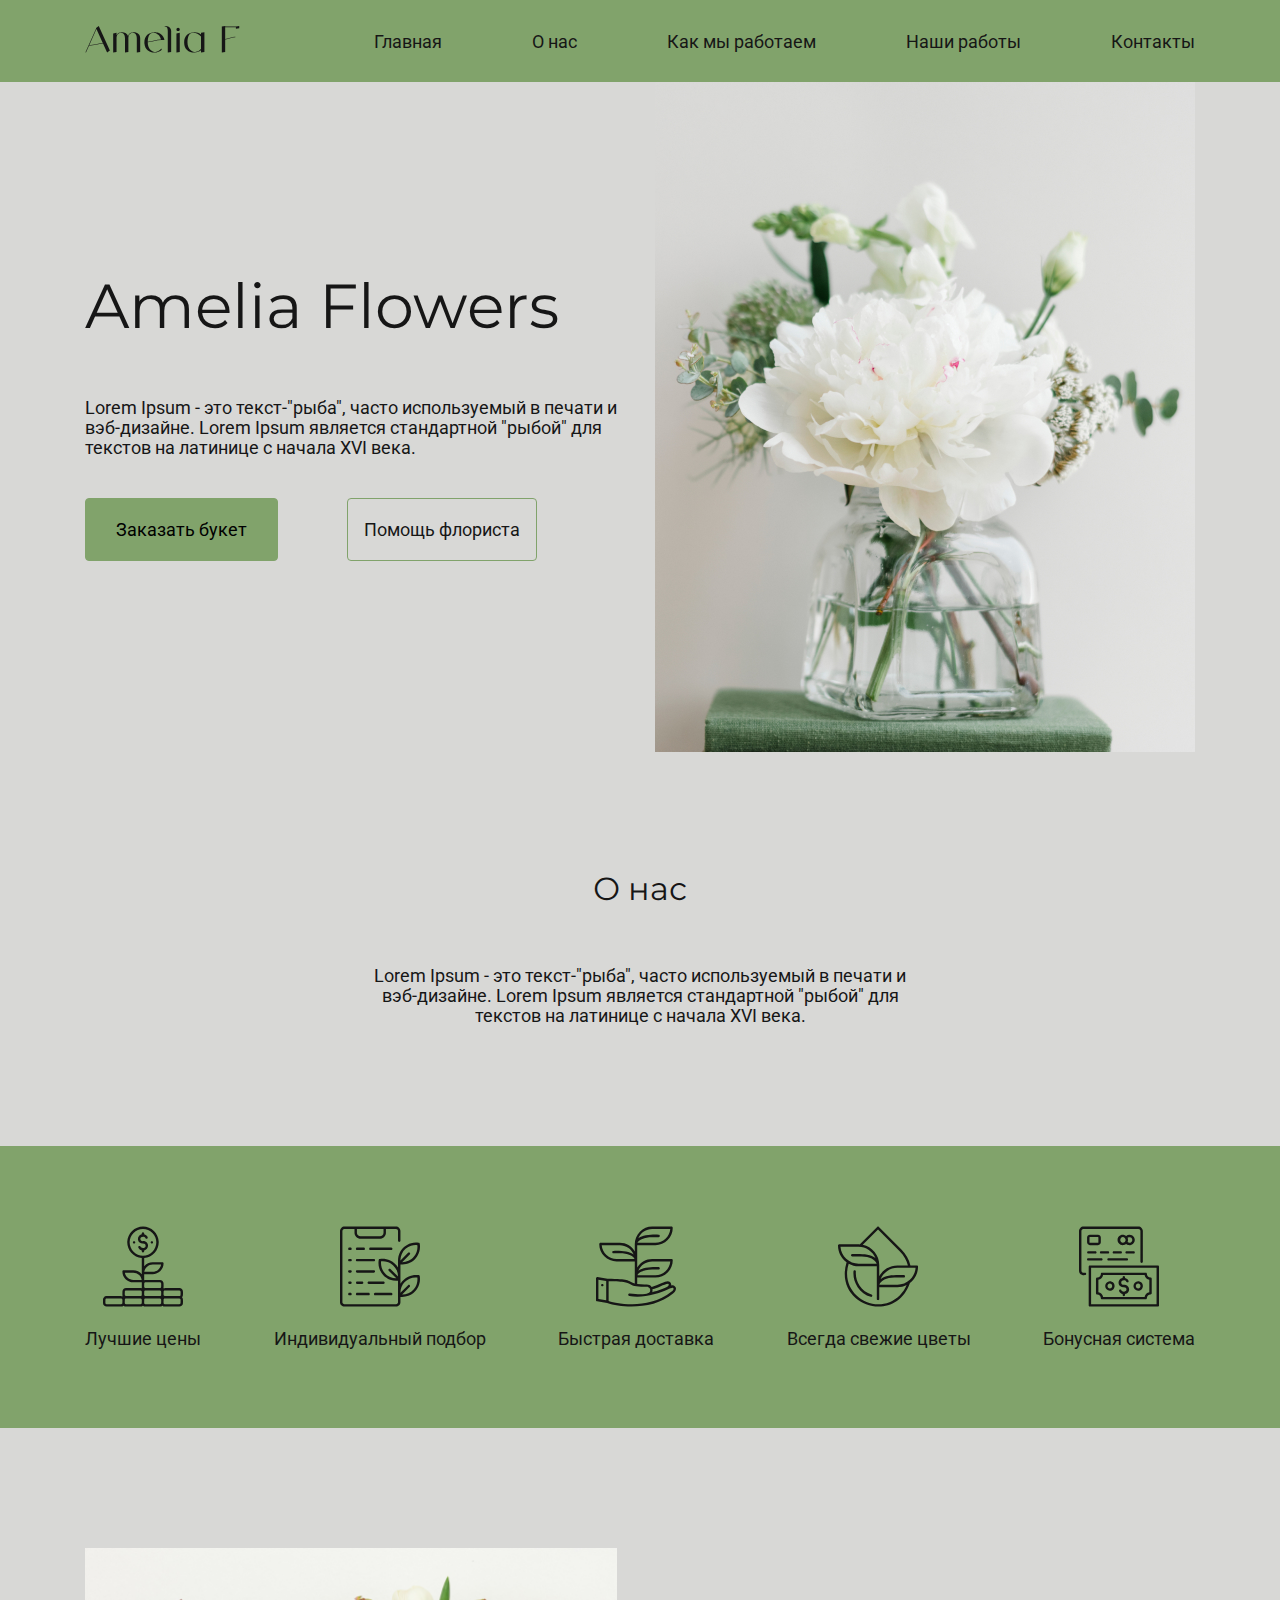
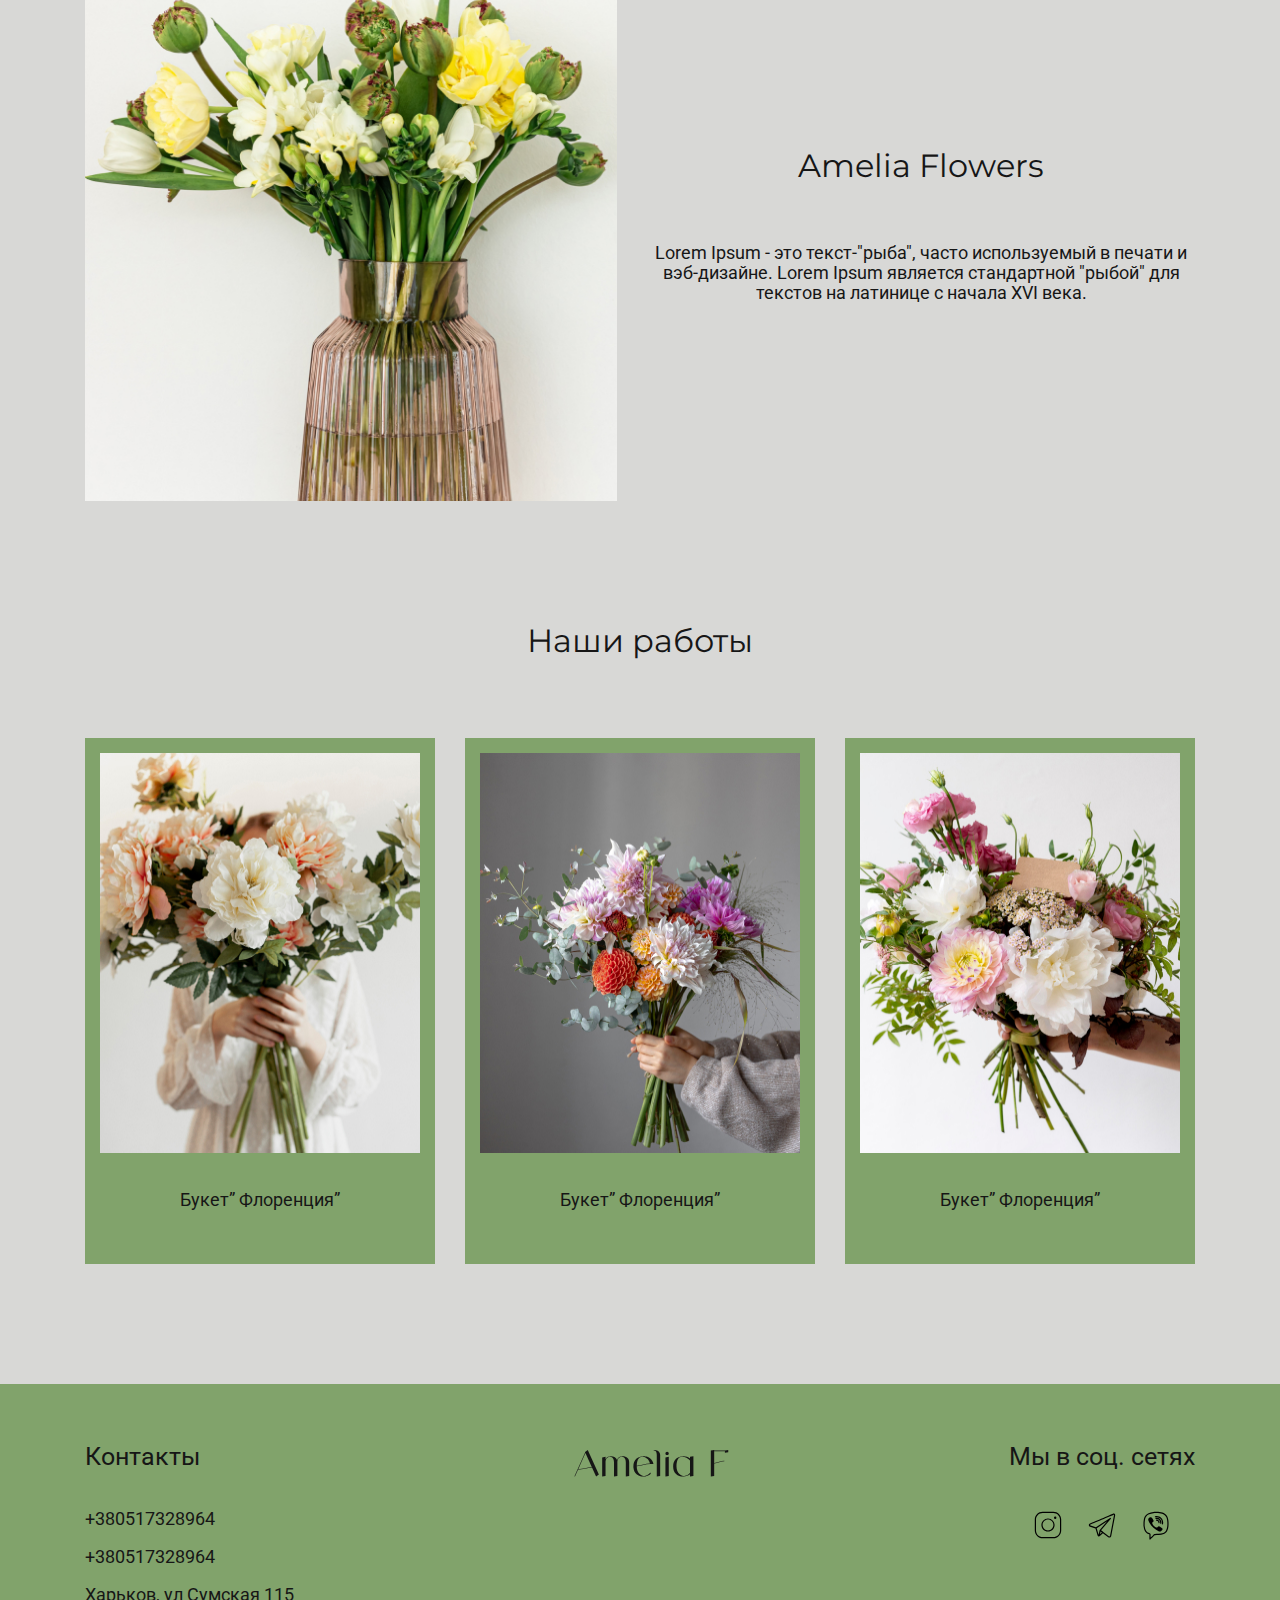
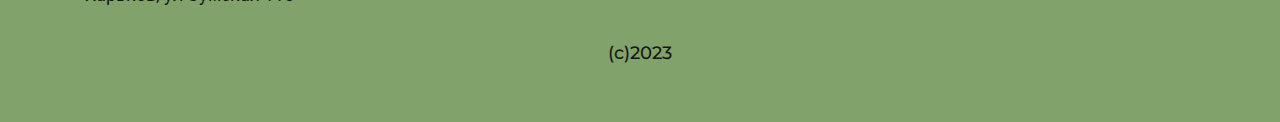
==== Amelia/index.html @ 0d6f1553 "combined all projects into one" ====
<!DOCTYPE html>
<html lang="en">
  <head>
    <meta charset="UTF-8" />
    <meta http-equiv="X-UA-Compatible" content="IE=edge" />
    <meta name="viewport" content="width=device-width, initial-scale=1.0" />
    <title>Amelia</title>
    <link rel="preconnect" href="https://fonts.googleapis.com" />
    <link rel="preconnect" href="https://fonts.gstatic.com" crossorigin />
    <link
      href="https://fonts.googleapis.com/css2?family=Montserrat:wght@500&family=Roboto&display=swap"
      rel="stylesheet"
    />
    <link rel="stylesheet" href="css/style.css" />
  </head>
  <body>
    <header class="header">
      <div class="container">
        <div class="flex-header">
          <div class="header-logo">
            <img src="images/logo.svg" alt="logo" width="155" height="39" />
          </div>
          <ul class="menu">
            <li><a href="#">Главная</a></li>
            <li><a href="#about_us">О нас</a></li>
            <li><a href="#price">Как мы работаем</a></li>
            <li><a href="#our-works">Наши работы</a></li>
            <li><a href="#footer">Контакты</a></li>
          </ul>
        </div>
      </div>
    </header>

    <main>
      <section class="amelia-fl">
        <div class="container flex-main-sec">
          <div class="flex-main-lf">
            <h1>Amelia Flowers</h1>
            <p class="text-amelia">
              Lorem Ipsum - это текст-"рыба", часто используемый в печати и
              вэб-дизайне. Lorem Ipsum является стандартной "рыбой" для текстов
              на латинице с начала XVI века.
            </p>
            <button class="order-bt">Заказать букет</button>
            <a href="#footer">Помощь флориста</a>
          </div>
          <div class="main-img">
            <img src="images/flower.jpg" alt="flowers" />
          </div>
        </div>
      </section>
      <section class="about_us" id="about_us">
        <div class="container">
          <h2>О нас</h2>
          <p class="text-about">
            Lorem Ipsum - это текст-"рыба", часто используемый в печати и
            вэб-дизайне. Lorem Ipsum является стандартной "рыбой" для текстов на
            латинице с начала XVI века.
          </p>
        </div>
      </section>

      <section class="price" id="price">
        <div class="container">
          <ul class="price-box">
            <li>
              <img
                class="content-img"
                src="images/about_1.svg"
                alt="content image"
              />
              <p class="price-text">Лучшие цены</p>
            </li>
            <li>
              <img
                class="content-img"
                src="images/about_2.svg"
                alt="content image"
              />
              <p class="price-text">Индивидуальный подбор</p>
            </li>
            <li>
              <img
                class="content-img"
                src="images/about_3.svg"
                alt="content image"
              />
              <p class="price-text">Быстрая доставка</p>
            </li>
            <li>
              <img
                class="content-img"
                src="images/about_4.svg"
                alt="content image"
              />
              <p class="price-text">Всегда свежие цветы</p>
            </li>
            <li>
              <img
                class="content-img"
                src="images/about_5.svg"
                alt="content image"
              />
              <p class="price-text">Бонусная система</p>
            </li>
          </ul>
        </div>
      </section>

      <section class="how_work" id="how_work">
        <div class="container flex-bottom">
          <div class="second-img">
            <img src="images/work.jpg" alt="flowers" />
          </div>
          <div class="flex-main-rt">
            <h2>Amelia Flowers</h2>
            <p class="text-how_work">
              Lorem Ipsum - это текст-"рыба", часто используемый в печати и
              вэб-дизайне. Lorem Ipsum является стандартной "рыбой" для текстов
              на латинице с начала XVI века.
            </p>
          </div>
        </div>
      </section>

      <section class="our-works-bg" id="our-works">
        <div class="container">
          <h2 class="work-text">Наши работы</h2>

          <div class="our-works">
            <div class="card">
              <a class="works-img" href="#">
                <img
                  src="images/work_1.jpg"
                  width="320px"
                  height="405px"
                  alt="works-img"
              /></a>
              <p class="card-text">Букет” Флоренция”</p>
            </div>
            <div class="card">
              <a class="works-img" href="#">
                <img
                  src="images/work_2.jpg"
                  width="320px"
                  height="405px"
                  alt="works-img"
              /></a>
              <p class="card-text">Букет” Флоренция”</p>
            </div>
            <div class="card">
              <a class="works-img" href="#">
                <img
                  src="images/work_3.jpg"
                  width="320px"
                  height="405px"
                  alt="works-img"
              /></a>
              <p class="card-text">Букет” Флоренция”</p>
            </div>
          </div>
        </div>
      </section>
    </main>

    <footer class="footer" id="footer">
      <div class="container">
        <div class="flex-conteiner">
          <div class="footer-contact">
            <h3>Контакты</h3>
            <ul>
              <li><a href="#">+380517328964</a></li>
              <li><a href="#">+380517328964</a></li>
              <li>Харьков, ул Сумская 115</li>
            </ul>
          </div>
          <div class="footer-logo">
            <img src="images/logo.svg" alt="logo" width="155" height="39" />
          </div>
          <div class="footer-social">
            <h3>Мы в соц. сетях</h3>
            <ul class="social-icons">
              <li>
                <a href="https://www.instagram.com/" target="_blank">
                  <img
                    src="images/icons8-instagram.svg"
                    width="30px"
                    height="30px"
                    alt="Instagram"
                  />
                </a>
              </li>
              <li>
                <a href="https://web.telegram.org/z/" target="_blank">
                  <img
                    src="images/icons8-телеграмма-app.svg"
                    width="30px"
                    height="30px"
                    alt="Telegram"
                  />
                </a>
              </li>
              <li>
                <a href="https://www.viber.com/ru/" target="_blank">
                  <img
                    src="images/icons8-viber.svg"
                    width="30px"
                    height="30px"
                    alt="Viber"
                  />
                </a>
              </li>
            </ul>
          </div>
        </div>
        <p class="footer-year">(c)2023</p>
      </div>
    </footer>
  </body>
</html>
---- Amelia/css/style.css ----
@import url('reset.css');
/* font-family: 'Montserrat', sans-serif; */

/* !GLOBAL STYLES */
html, body {
	scroll-behavior: smooth;
}

body {
font-family: 'Roboto', sans-serif;
font-weight: 400;
background: #D8D8D6;
color: #161616;
font-size: 18px;
}
.container {
	max-width: 1140px;
	padding: 0 15px;
	margin: 0 auto;
}

/* !HEADER */
.header {
	background: #81A36B;
	padding: 20px 0;
}
.flex-header {
	display: flex;
	justify-content: space-between;
	align-items: center;
	
	/* margin-bottom: 40px; */
}
.header-logo {
	/* margin-right: 120px; */
}
 
.menu {
	display: flex;	
}

.menu a {
	line-height: 21px;
	text-decoration: none;
	color: inherit;
}

.menu > li + li {
	margin-left: 90px;
}
/* ____________________________________________________ */

/* Amelia Flowers */
.amelia-fl {
	
	
}

.flex-main-sec {
	display: flex;
	flex-wrap: nowrap;
	align-items: center;
	/* margin-bottom: 0 165px 120px 165px; */
}

.flex-main-lf {
	margin-right: 30px;
}

.flex-main-lf .text-amelia {
	line-height: 20px;
	margin-bottom: 40px;
}

.flex-main-lf h1 {
	font-size: 62px;
	line-height: 64px;
	margin-bottom: 60px;
	font-family: 'Montserrat', sans-serif;
}

.order-bt {
	font-family: 'Roboto', sans-serif;
	background: #81A36B;
	padding: 20px 30px;
	margin-right: 65px;
	font-size: 18px;
	line-height: 21px;
	cursor: pointer;
	border: 1px solid #81A36B;
	border-radius: 4px;
    
}
.flex-main-lf a {
	padding: 20px 16px;
	font-size: 18px;
	line-height: 21px;
	text-decoration: none;
	display: inline-block;
	border: 1px solid #81A36B;
	border-radius: 4px;
    background: transparent;
	color: inherit;
}


.main-img {
	/* max-width: 540px;
	min-width: 540px;
	max-height: 670px;
	min-height: 670px; */
	height: 670px;
	flex: 0 0 540px;
}

.main-img img {
	object-fit: cover;
    width: 100%;
    height: 100%;
}

.about_us {
	background: #D8D8D6;
	padding: 120px 0;

}

.about_us h2 {
	font-family: 'Montserrat', sans-serif;
	font-size: 32px;
	line-height: 34px;
	text-align: center;
	margin-bottom: 60px;
	
}

.about_us .text-about {
	
	width: 540px;
	line-height: 20px;
	text-align: center;
	margin: 0 auto;
	
}
/* ____________________________________________________________ */



/* *TODO: PRICE */
.price {
	background: #81A36B;
	padding: 80px 0;
}
.price-box {
	display: flex;
	justify-content: space-between;
	align-items: center;
	text-align: center;
	
}

.price-text {

}

.content-img {
	text-align: center;
	margin-bottom: 20px;

}
/* _____________________________________________________________ */

	
/* !How we work */

.how_work {
	background: #D8D8D6;
	padding: 120px 0 60px;
}

.flex-bottom {
	display: flex;
	align-items: center;

}

.flex-main-rt {
	flex: 1 1 50%;
	margin-left: 30px;
	
}

.flex-main-rt .text-how_work  {
	line-height: 20px;
	text-align: center;
}

.flex-main-rt h2 {
	text-align: center;
	font-size: 32px;
	line-height: 34px;
	margin-bottom: 60px;
	font-family: 'Montserrat', sans-serif;
	
}

.second-img {


	/* width: 100%;
    height: 100%; */
	/* object-fit: cover; */
}

.second-img img {
	object-fit: cover;
    width: 100%;
    height: 100%;
}
/* _______________________________________________ */

/* !Our works */

.our-works-bg {
	padding: 60px 0 120px;
	background: #D8D8D6;
}

.our-works {
	display: flex;
	gap: 30px;
	/* justify-content: space-between; */
	/* flex-direction: row; */
}

.work-text {
	font-family: 'Montserrat', sans-serif;
	font-size: 32px;
	line-height: 34px;
	text-align: center;
	margin-bottom: 80px;
}

.card {
background: #81A36B;
padding: 15px;
flex: 1 1 33%;

}

.card-text {
text-align: center;
padding: 23px 0 40px 0;
}

.flower-card {

}

.works-img {
	display: block;
	margin-bottom: 15px;
	height: 400px;

}
.works-img img {
	width: 100%;
	height: 100%;
}


.works-img a {
	object-fit: cover;
    width: 100%;
    height: 100%;
}








/* !FOOTER */
.footer {
	background: #81A36B;
	padding: 60px 0;
}

.flex-conteiner {
	display: flex;
	justify-content: space-between;
	margin-bottom: 40px;
}

.flex-conteiner h3 {
	font-size: 25px;
	line-height: 26px;
	margin-bottom: 40px;
}

.footer-contact a {
	color: #161616;
	text-decoration: none;
	display: inline-block;
}

.footer-contact ul > li + li {
	margin-top: 20px;
}
/* .footer-contact ul > li:last-child {
	margin-bottom: 0;
} */

.footer-social h3 {
	margin-bottom: 40px;
}

.social-icons {
	display: flex;
	justify-content: space-evenly;
}

.footer-year {
	font-family: 'Montserrat', sans-serif;
	font-weight: 500;
	text-align: center;
}
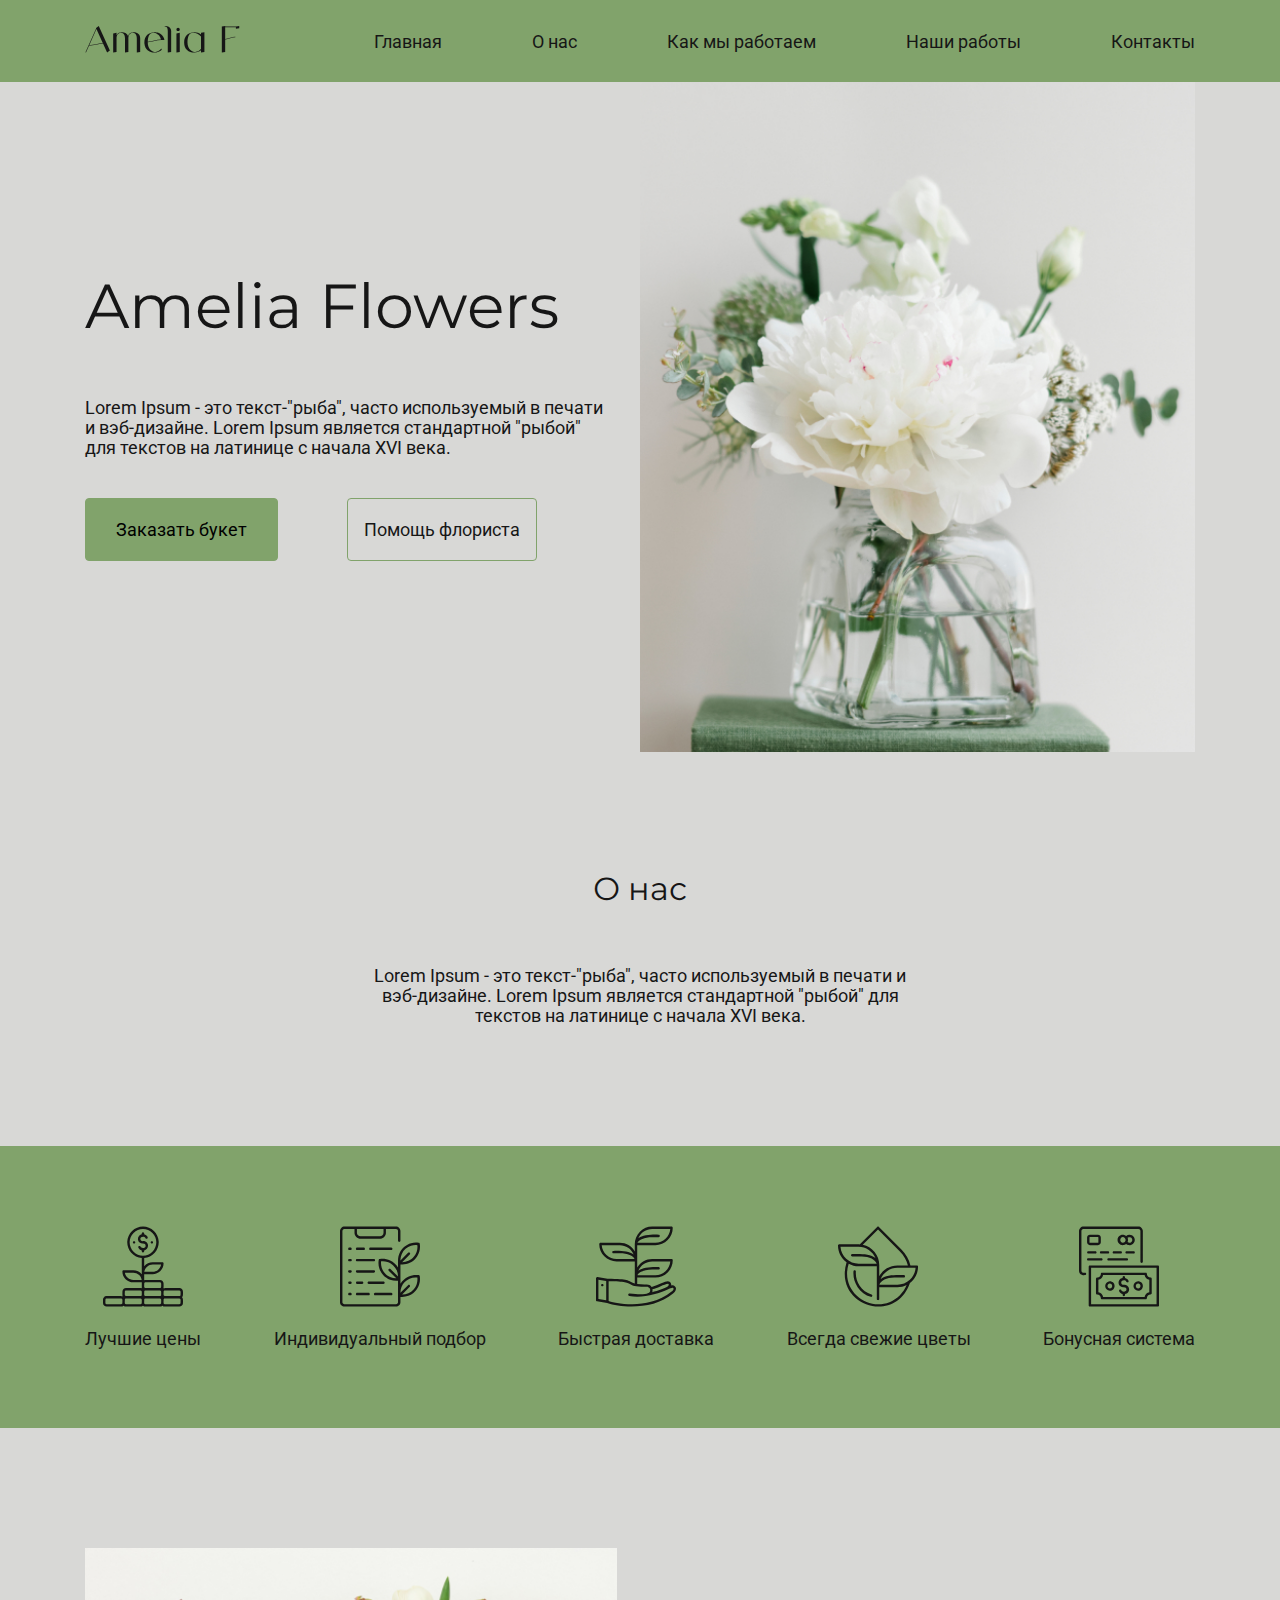
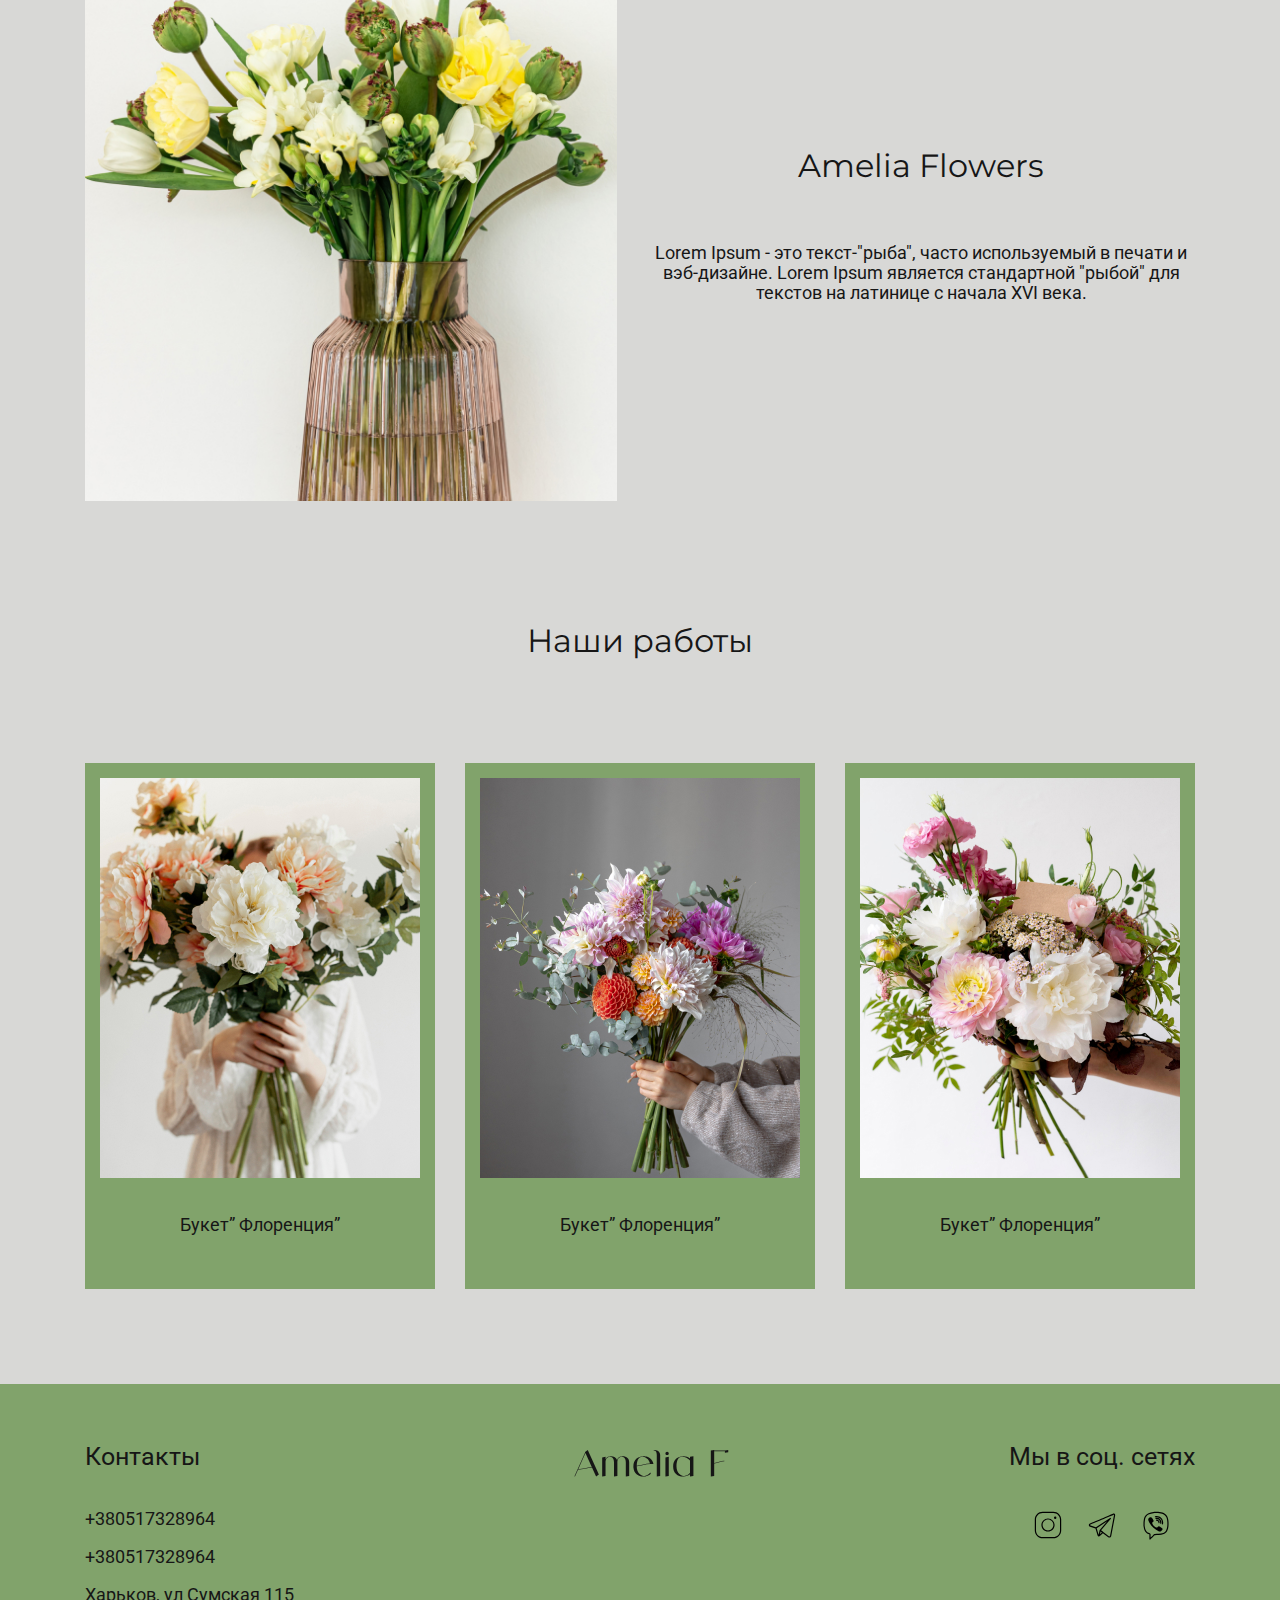
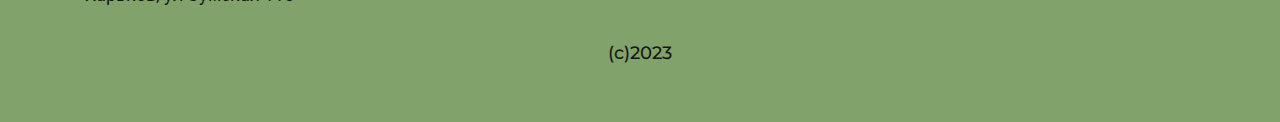
==== commit ca4df942: "make adapt desktop first" ====
--- a/Amelia/index.html
+++ b/Amelia/index.html
@@ -20,6 +20,7 @@
           <div class="header-logo">
             <img src="images/logo.svg" alt="logo" width="155" height="39" />
           </div>
+          <span class="burger"></span>
           <ul class="menu">
             <li><a href="#">Главная</a></li>
             <li><a href="#about_us">О нас</a></li>
@@ -41,9 +42,11 @@
               вэб-дизайне. Lorem Ipsum является стандартной "рыбой" для текстов
               на латинице с начала XVI века.
             </p>
-            <button class="order-bt">Заказать букет</button>
+            <div class="but-sec">
+              <button class="order-bt">Заказать букет</button>
             <a href="#footer">Помощь флориста</a>
-          </div>
+              </div>
+              </div>
           <div class="main-img">
             <img src="images/flower.jpg" alt="flowers" />
           </div>
--- a/Amelia/css/style.css
+++ b/Amelia/css/style.css
@@ -36,7 +36,8 @@
 }
  
 .menu {
-	display: flex;	
+	display: flex;
+	gap: 90px;	
 }
 
 .menu a {
@@ -45,9 +46,11 @@
 	color: inherit;
 }
 
-.menu > li + li {
-	margin-left: 90px;
-}
+.burger {
+	display: none;
+}
+
+
 /* ____________________________________________________ */
 
 /* Amelia Flowers */
@@ -110,7 +113,7 @@
 	max-height: 670px;
 	min-height: 670px; */
 	height: 670px;
-	flex: 0 0 540px;
+	flex: 0 0 50%;
 }
 
 .main-img img {
@@ -121,7 +124,7 @@
 
 .about_us {
 	background: #D8D8D6;
-	padding: 120px 0;
+	margin: 120px 0;
 
 }
 
@@ -136,7 +139,7 @@
 
 .about_us .text-about {
 	
-	width: 540px;
+	max-width: 540px;
 	line-height: 20px;
 	text-align: center;
 	margin: 0 auto;
@@ -150,6 +153,7 @@
 .price {
 	background: #81A36B;
 	padding: 80px 0;
+	
 }
 .price-box {
 	display: flex;
@@ -157,6 +161,7 @@
 	align-items: center;
 	text-align: center;
 	
+	
 }
 
 .price-text {
@@ -175,7 +180,7 @@
 
 .how_work {
 	background: #D8D8D6;
-	padding: 120px 0 60px;
+	margin: 120px 0 60px;
 }
 
 .flex-bottom {
@@ -205,11 +210,7 @@
 }
 
 .second-img {
-
-
-	/* width: 100%;
-    height: 100%; */
-	/* object-fit: cover; */
+	height: 100%;
 }
 
 .second-img img {
@@ -229,6 +230,7 @@
 .our-works {
 	display: flex;
 	gap: 30px;
+
 	/* justify-content: space-between; */
 	/* flex-direction: row; */
 }
@@ -244,6 +246,7 @@
 .card {
 background: #81A36B;
 padding: 15px;
+flex-wrap: wrap;
 flex: 1 1 33%;
 
 }
@@ -252,6 +255,14 @@
 text-align: center;
 padding: 23px 0 40px 0;
 }
+
+.card {
+	transform: translateY(25px);
+	transition: all .3s linear;
+  }
+  .card:hover {
+	transform: translate(0);
+  }
 
 .flower-card {
 
@@ -266,6 +277,7 @@
 .works-img img {
 	width: 100%;
 	height: 100%;
+	object-fit: cover;
 }
 
 
@@ -276,18 +288,22 @@
 }
 
 
-
-
-
-
-
-
 /* !FOOTER */
 .footer {
 	background: #81A36B;
 	padding: 60px 0;
 }
 
+.footer-logo svg {
+	transition: all .3s ease;
+
+}
+
+.footer-logo:hover {
+	transform: scale(1.1);
+	font-weight: 400;
+}
+
 .flex-conteiner {
 	display: flex;
 	justify-content: space-between;
@@ -298,6 +314,11 @@
 	font-size: 25px;
 	line-height: 26px;
 	margin-bottom: 40px;
+	transition: all 0.3s ease;
+}
+
+.flex-conteiner h3:hover {
+	transform: scale(1.1);
 }
 
 .footer-contact a {
@@ -322,8 +343,468 @@
 	justify-content: space-evenly;
 }
 
+.social-icons li a {
+    display: block;
+    transition: all .3s ease;
+    
+}
+.social-icons li a:hover {
+    transform: scale(1.3) rotateZ(1turn);
+}
+
 .footer-year {
 	font-family: 'Montserrat', sans-serif;
 	font-weight: 500;
 	text-align: center;
+}
+
+.order-bt:hover {
+	animation: hover .2s linear infinite;
+}
+
+.flex-main-lf a:hover {
+	animation: hover .2s linear infinite;
+}
+
+
+@keyframes hover {
+    0% {transform:translateY(-1px);
+    }
+  
+    50% {transform:translateY(1px);}
+
+    75% {transform:translateY(-1px);}
+
+    100% {
+        transform:translateY(1px);
+    }
+  }
+
+
+
+
+
+/* ________________________________________________ */
+
+@media screen and (max-width: 1140px) {
+	body {
+		font-size: 16px;
+	}
+	.menu {
+		gap: 50px;
+	}
+	.flex-main-lf .text-amelia {
+		line-height: 18px;
+		margin-bottom: 30px;
+	}
+
+	.flex-main-lf h1 {
+		font-size: 50px;
+		line-height: 52px;
+		margin-bottom: 30px;
+	}
+	.order-bt {
+		padding: 15px 20px;
+		margin-right: 40px;
+		font-size: 16px;
+		line-height: 18px;
+	}
+	.flex-main-lf a {
+		padding: 15px 10px;
+		font-size: 16px;
+		line-height: 18px;
+	}
+	.main-img {
+		height: 450px;
+	}
+
+	.about_us {
+		margin: 100px 0;
+	}
+	.about_us h2 {
+		font-size: 28px;
+		line-height: 30px;
+		text-align: center;
+		margin-bottom: 50px;
+	}
+
+	.price {
+		padding: 50px 0;
+	
+	}
+	.content-img {
+	margin-bottom: 15px;
+	}
+	
+	.how_work {
+		margin: 70px 0 40px;
+	}	
+	.flex-main-rt .text-how_work  {
+		line-height: 18px;
+	}
+	.flex-main-rt h2 {
+		font-size: 28px;
+		line-height: 30px;
+		text-align: center;
+		margin-bottom: 50px;
+	}
+	.flex-main-rt .text-how_work {
+		line-height: 18px;
+	
+	}
+	.second-img {
+		height: 450px;
+	}
+
+	.work-text {
+		font-size: 28px;
+		line-height: 30px;
+		text-align: center;
+		margin-bottom: 60px;
+	}
+	.our-works {
+		gap: 20px;
+
+	}
+	.works-img img {
+		width: 100%;
+		height: 100%;
+		object-fit: cover;
+	}
+	.footer {
+		padding: 50px 0;
+	}
+
+}
+
+@media screen and (max-width: 992px) {
+	.menu {
+		gap: 20px;
+	}
+	.header-logo img {
+		width: 130px;
+		height: 34px;
+	}
+	.flex-main-lf .text-amelia {
+		line-height: 16px;
+		margin-bottom: 30px;
+	}
+
+	.flex-main-lf h1 {
+		font-size: 40px;
+		line-height: 42px;
+		margin-bottom: 22px;
+	}
+	.order-bt {
+		padding: 15px 10px;
+		margin-right: 30px;
+		font-size: 16px;
+		line-height: 16px;
+	}
+	.flex-main-lf a {
+		padding: 15px 8px;
+		font-size: 16px;
+		line-height: 16px;
+	}
+	.main-img {
+		height: 350px;
+	}
+
+	.about_us {
+		margin: 80px 0;
+	}
+
+	.about_us h2 {
+		font-size: 24px;
+		line-height: 26px;
+		text-align: center;
+		margin-bottom: 40px;
+	}
+	.about_us .text-about {
+
+		line-height: 16px;
+		text-align: center;
+		margin: 0 auto;
+		
+	}
+	.price {
+		padding: 40px 0;
+	
+	}
+	.price-box {
+		flex-wrap: wrap;
+		flex: 1 1 33%;
+		
+	}
+
+	.how_work {
+		margin: 50px 0 30px;
+	}	
+	.flex-main-rt .text-how_work  {
+		line-height: 16px;
+	}
+
+	.flex-main-rt h2 {
+		font-size: 24px;
+		line-height: 26px;
+		margin-bottom: 40px;
+	}
+	.flex-main-rt .text-how_work {
+		line-height: 16px;
+	
+	}
+	.second-img {
+		height: 350px;
+	}
+
+	.our-works-bg {
+		padding: 40px 0 90px;
+
+	}
+	.work-text {
+		font-size: 24px;
+		line-height: 26px;
+		text-align: center;
+		margin-bottom: 45px;
+	}
+	.our-works {
+		flex-wrap: wrap;
+		gap: 20px;
+
+	}
+	.card {
+		background: #81A36B;
+		padding: 15px;
+		flex: 1 1 33%%;
+		
+	}
+	.works-img img {
+		width: 100%;
+		height: 100%;
+		object-fit: cover;
+	}
+	.footer {
+		padding: 40px 0;
+	}
+	.flex-conteiner {
+		margin-bottom: 30px;
+	}
+	.flex-conteiner h3 {
+		font-size: 20px;
+		line-height: 22px;
+		margin-bottom: 30px;
+	}
+		
+}
+
+@media screen and (max-width: 768px) {
+	.header {
+		padding: 10px 0;
+	}
+	.header-logo img {
+		width: 100px;
+		height: 26px;
+	}
+	.menu {
+		display: none;	
+	}
+	.burger,
+	.burger::before,
+	.burger::after {
+	display: block;
+	background-color: darkgreen;
+	position: absolute;
+	height: 4px;
+	width: 30px;
+	border-radius: 2px;
+	}
+
+	.burger::before {
+	content: '';
+	margin-top: -8px;
+	}
+
+	.burger::after {
+	content: '';
+	margin-top: 8px;
+	}
+	.flex-main-sec {
+		flex-wrap: wrap;
+	}
+	.flex-main-lf {
+		margin: 0 auto;
+	}
+	.flex-main-lf .text-amelia {
+		line-height: 16px;
+		margin-bottom: 22px;
+		text-align: center;
+				
+	}
+
+	.flex-main-lf h1 {
+		font-size: 30px;
+		line-height: 32px;
+		margin: 20px;
+		text-align: center;
+	}
+	.order-bt {
+		padding: 15px 10px;
+		margin: 0 25px;
+		font-size: 12px;
+		line-height: 12px;
+		
+	}
+	.flex-main-lf a {
+		padding: 15px 8px;
+		font-size: 12px;
+		line-height: 12px;
+	}
+	.main-img {
+		height: 200px;
+		flex: 0 0 80%;
+		margin: 20px auto;
+	}
+	.main-img img {
+		
+		align-items: center;
+	}
+
+	.but-sec {
+		display: flex;
+		flex-wrap: nowrap;
+		justify-content: center;
+	}
+	.about_us {
+		margin: 40px 0;
+	}
+	.about_us h2 {
+		font-size: 20px;
+		line-height: 22px;
+		text-align: center;
+		margin-bottom: 20px;
+	}
+
+	.about_us .text-about {
+
+		line-height: 16px;
+		text-align: center;
+		margin: 0 auto;
+		
+	}
+
+	.price {
+		padding: 40px 0;
+
+	}
+	/* .content-img .price-text {
+		flex-wrap: wrap;
+		flex: 1 1 100%;
+	}
+	 */
+
+	
+	.how_work {
+		margin: 40px 0 20px;
+	}	
+	.flex-main-rt {
+		flex: 1 1 50%;
+		margin: 0 auto;
+		
+	}
+	.flex-main-rt .text-how_work  {
+		line-height: 16px;
+	}
+
+	.flex-main-rt h2 {
+		font-size: 20px;
+		line-height: 22px;
+		margin-bottom: 20px;
+	}
+
+	.second-img {
+		height: 200px;
+		flex: 0 0 80%;
+		margin: 20px auto;
+	}
+
+	.flex-bottom {
+		flex-wrap: wrap;
+	}
+	.our-works-bg {
+		padding: 25px 0 60px;
+
+	}
+	.work-text {
+		font-size: 20px;
+		line-height: 22px;
+		text-align: center;
+		margin-bottom: 30px;
+	}
+	.our-works {
+		flex-wrap: wrap;
+	
+
+	}
+	.card {
+		background: #81A36B;
+		padding: 15px;
+		flex: 1 1 100%;
+		
+	}
+	.works-img img {
+		width: 100%;
+		height: 100%;
+		object-fit: cover;
+	}
+	.footer {
+		padding: 30px 0;
+	}
+	.flex-conteiner {
+		margin-bottom: 20px;
+		flex-wrap: wrap;
+		text-align: center;
+	}
+	.flex-conteiner h3 {
+		font-size: 20px;
+		line-height: 22px;
+		margin-bottom: 15px;
+	}
+	.footer-contact {
+		margin-bottom: 20px;
+	}
+	.footer-contact ul > li + li {
+		margin-top: 10px;
+	}
+}
+
+@media screen and (max-width: 600px) {
+	.footer-logo {
+		order: 1;
+		flex: 1 1 100%;
+		text-align: center;
+		margin-bottom: 30px;
+	}
+
+	.footer-contact ul > li + li {
+		margin-top: 10px;
+	}
+
+
+	.footer-contact {
+		order: 2;
+		flex: 1 1 100%;
+		text-align: center;
+		margin-bottom: 20px;
+	}
+
+	.footer-social {
+		order: 3;
+		flex: 1 1 100%;
+		text-align: center;
+		margin-bottom: 30px;
+	}
+	.social-icons {
+		justify-content: center;
+		gap: 10px;
+	}
 }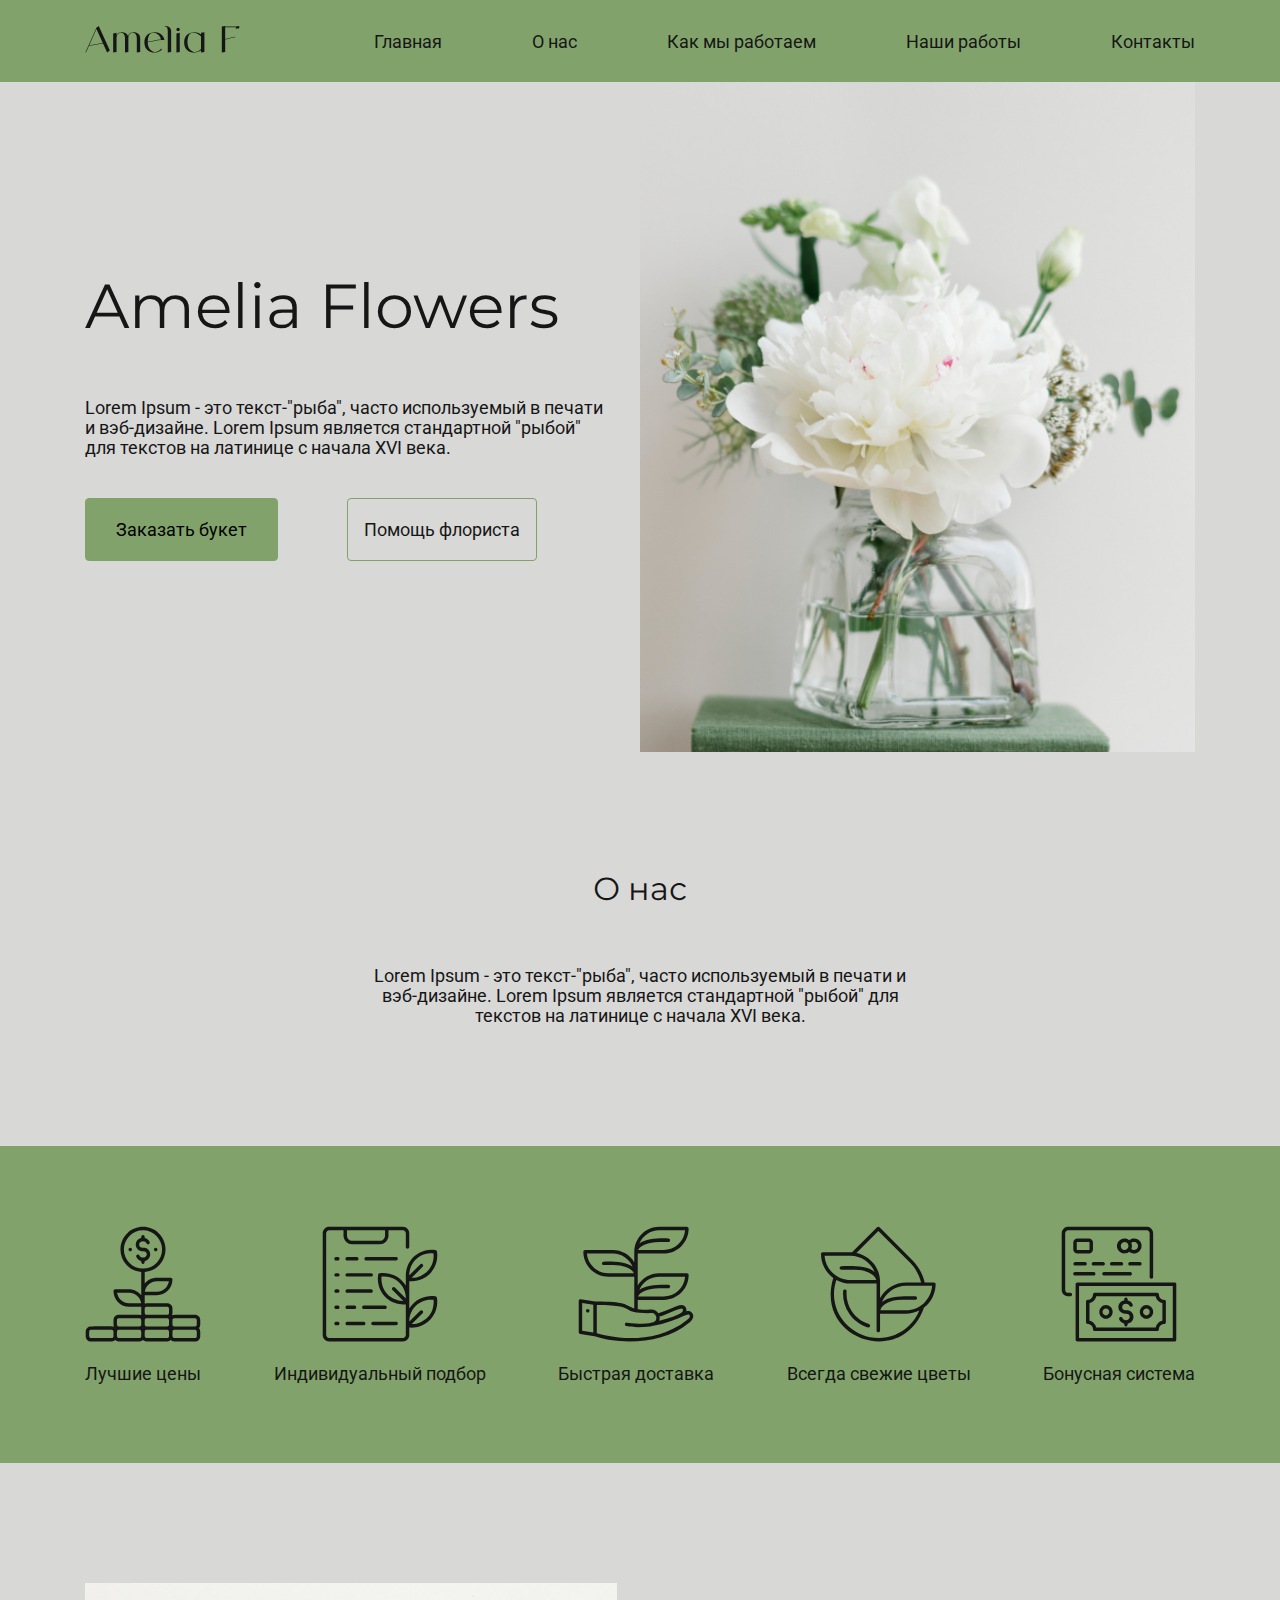
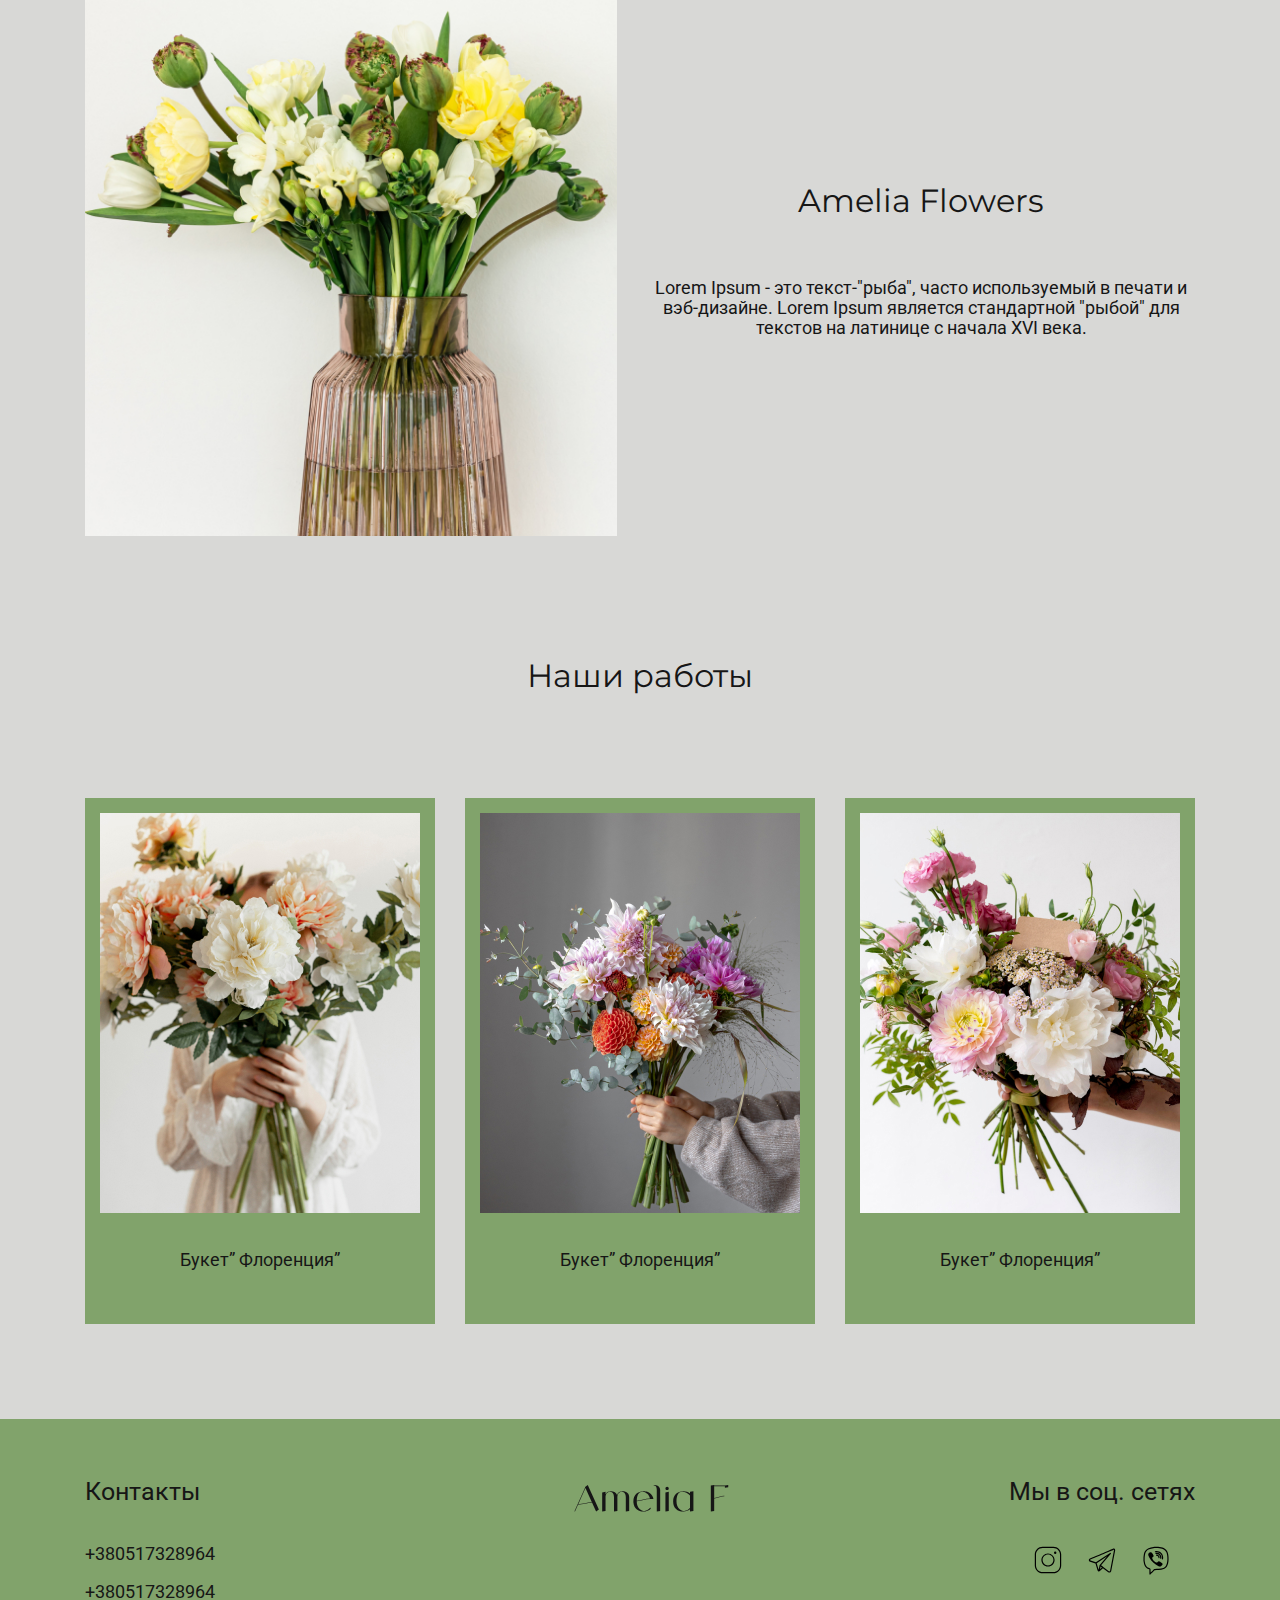
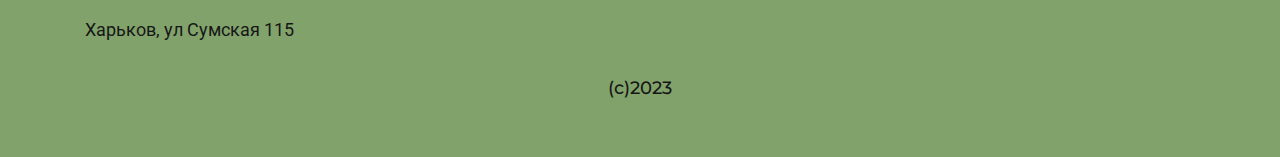
==== commit ce2fda14: "fixed bugs at adapt" ====
--- a/Amelia/index.html
+++ b/Amelia/index.html
@@ -20,7 +20,9 @@
           <div class="header-logo">
             <img src="images/logo.svg" alt="logo" width="155" height="39" />
           </div>
-          <span class="burger"></span>
+          <div class="burger">
+            <span></span>
+          </div>
           <ul class="menu">
             <li><a href="#">Главная</a></li>
             <li><a href="#about_us">О нас</a></li>
--- a/Amelia/css/style.css
+++ b/Amelia/css/style.css
@@ -108,10 +108,7 @@
 
 
 .main-img {
-	/* max-width: 540px;
-	min-width: 540px;
-	max-height: 670px;
-	min-height: 670px; */
+	
 	height: 670px;
 	flex: 0 0 50%;
 }
@@ -160,8 +157,11 @@
 	justify-content: space-between;
 	align-items: center;
 	text-align: center;
-	
-	
+	gap: 15px;
+	
+}
+.price-box > li img {
+	height: 116px;
 }
 
 .price-text {
@@ -171,8 +171,12 @@
 .content-img {
 	text-align: center;
 	margin-bottom: 20px;
-
-}
+	width: 100%;
+	height: 100%;
+
+}
+
+
 /* _____________________________________________________________ */
 
 	
@@ -432,6 +436,11 @@
 		padding: 50px 0;
 	
 	}
+
+	.price-box > li img {
+		height: 60px;
+	}
+	
 	.content-img {
 	margin-bottom: 15px;
 	}
@@ -532,8 +541,9 @@
 	
 	}
 	.price-box {
+		justify-content: center;
 		flex-wrap: wrap;
-		flex: 1 1 33%;
+		gap: 20px;
 		
 	}
 
@@ -575,8 +585,15 @@
 	.card {
 		background: #81A36B;
 		padding: 15px;
-		flex: 1 1 33%%;
-		
+		flex: 1 1 33%;
+		
+	}
+		
+	.works-img {
+		display: block;
+		margin-bottom: 15px;
+		height: 300px;
+
 	}
 	.works-img img {
 		width: 100%;
@@ -608,12 +625,42 @@
 	.menu {
 		display: none;	
 	}
-	.burger,
+
+	.burger {
+		width: 30px;
+		height: 25px;
+		display: block;
+		position: relative;
+		cursor: pointer;
+	}
+	.burger::before,
+	.burger::after,
+	.burger span {
+		content: '';
+		position: absolute;
+		top: 0;
+		left: 0;
+		width: 100%;
+		height: 4px;
+		background: #364f25;
+		border-radius: 2px;
+	}
+
+	.burger::after {
+		top: auto;
+		bottom: 0;
+	}
+
+	.burger span {
+		top: 50%;
+		transform: translateY(-50%);
+	}
+
+	/* .burger,
 	.burger::before,
 	.burger::after {
 	display: block;
 	background-color: darkgreen;
-	position: absolute;
 	height: 4px;
 	width: 30px;
 	border-radius: 2px;
@@ -627,7 +674,8 @@
 	.burger::after {
 	content: '';
 	margin-top: 8px;
-	}
+	} */
+
 	.flex-main-sec {
 		flex-wrap: wrap;
 	}
@@ -642,8 +690,8 @@
 	}
 
 	.flex-main-lf h1 {
-		font-size: 30px;
-		line-height: 32px;
+		font-size: 32px;
+		line-height: 34px;
 		margin: 20px;
 		text-align: center;
 	}
@@ -696,12 +744,21 @@
 		padding: 40px 0;
 
 	}
-	/* .content-img .price-text {
-		flex-wrap: wrap;
-		flex: 1 1 100%;
-	}
-	 */
-
+
+	.price-box > li {
+		width: 150px;
+	}
+	.works-img {
+		display: block;
+		margin-bottom: 15px;
+		height: 250px;
+
+	}
+	.card-text {
+		text-align: center;
+		font-size: 20px;
+		padding: 23px 0 40px 0;
+		}
 	
 	.how_work {
 		margin: 40px 0 20px;
@@ -716,9 +773,11 @@
 	}
 
 	.flex-main-rt h2 {
-		font-size: 20px;
-		line-height: 22px;
+		text-align: center;
+		font-size: 32px;
+		line-height: 34px;
 		margin-bottom: 20px;
+	
 	}
 
 	.second-img {
@@ -735,10 +794,10 @@
 
 	}
 	.work-text {
-		font-size: 20px;
-		line-height: 22px;
-		text-align: center;
-		margin-bottom: 30px;
+		font-size: 28px;
+		line-height: 30px;
+		text-align: center;
+		margin-bottom: 20px;
 	}
 	.our-works {
 		flex-wrap: wrap;
@@ -778,6 +837,45 @@
 }
 
 @media screen and (max-width: 600px) {
+	
+	.flex-main-lf h1 {
+		font-size: 32px;
+		line-height: 34px;
+		margin: 20px;
+		text-align: center;
+	}
+
+	.main-img {
+		display: none;
+	}
+
+	.about_us h2 {
+		font-size: 26px;
+		line-height: 28px;
+		text-align: center;
+		margin-bottom: 20px;
+	}
+	
+	.order-bt {
+		padding: 15px 10px;
+		margin: 0 25px;
+		font-size: 16px;
+		line-height: 18px;
+		
+	}
+	.flex-main-lf a {
+		padding: 15px 8px;
+		font-size: 16px;
+		line-height: 18px;
+	}
+
+	.card-text {
+		text-align: center;
+		font-size: 22px;
+		padding: 23px 0 40px 0;
+		}
+
+
 	.footer-logo {
 		order: 1;
 		flex: 1 1 100%;
@@ -807,4 +905,34 @@
 		justify-content: center;
 		gap: 10px;
 	}
-}+}
+
+@media screen and (max-width: 380px) {
+			
+	.order-bt {
+		padding: 12px 8px;
+		margin: 0 20px;
+		font-size: 14px;
+		line-height: 16px;
+		
+	}
+	.flex-main-lf a {
+		padding: 12px 6px;
+		font-size: 14px;
+		line-height: 16px;
+	}
+	
+	.flex-main-rt h2 {
+		text-align: center;
+		font-size: 28px;
+		line-height: 30px;
+		margin-bottom: 20px;
+	
+	}
+	.work-text {
+		font-size: 24px;
+		line-height: 36px;
+		text-align: center;
+		margin-bottom: 4px;
+	}
+	}
